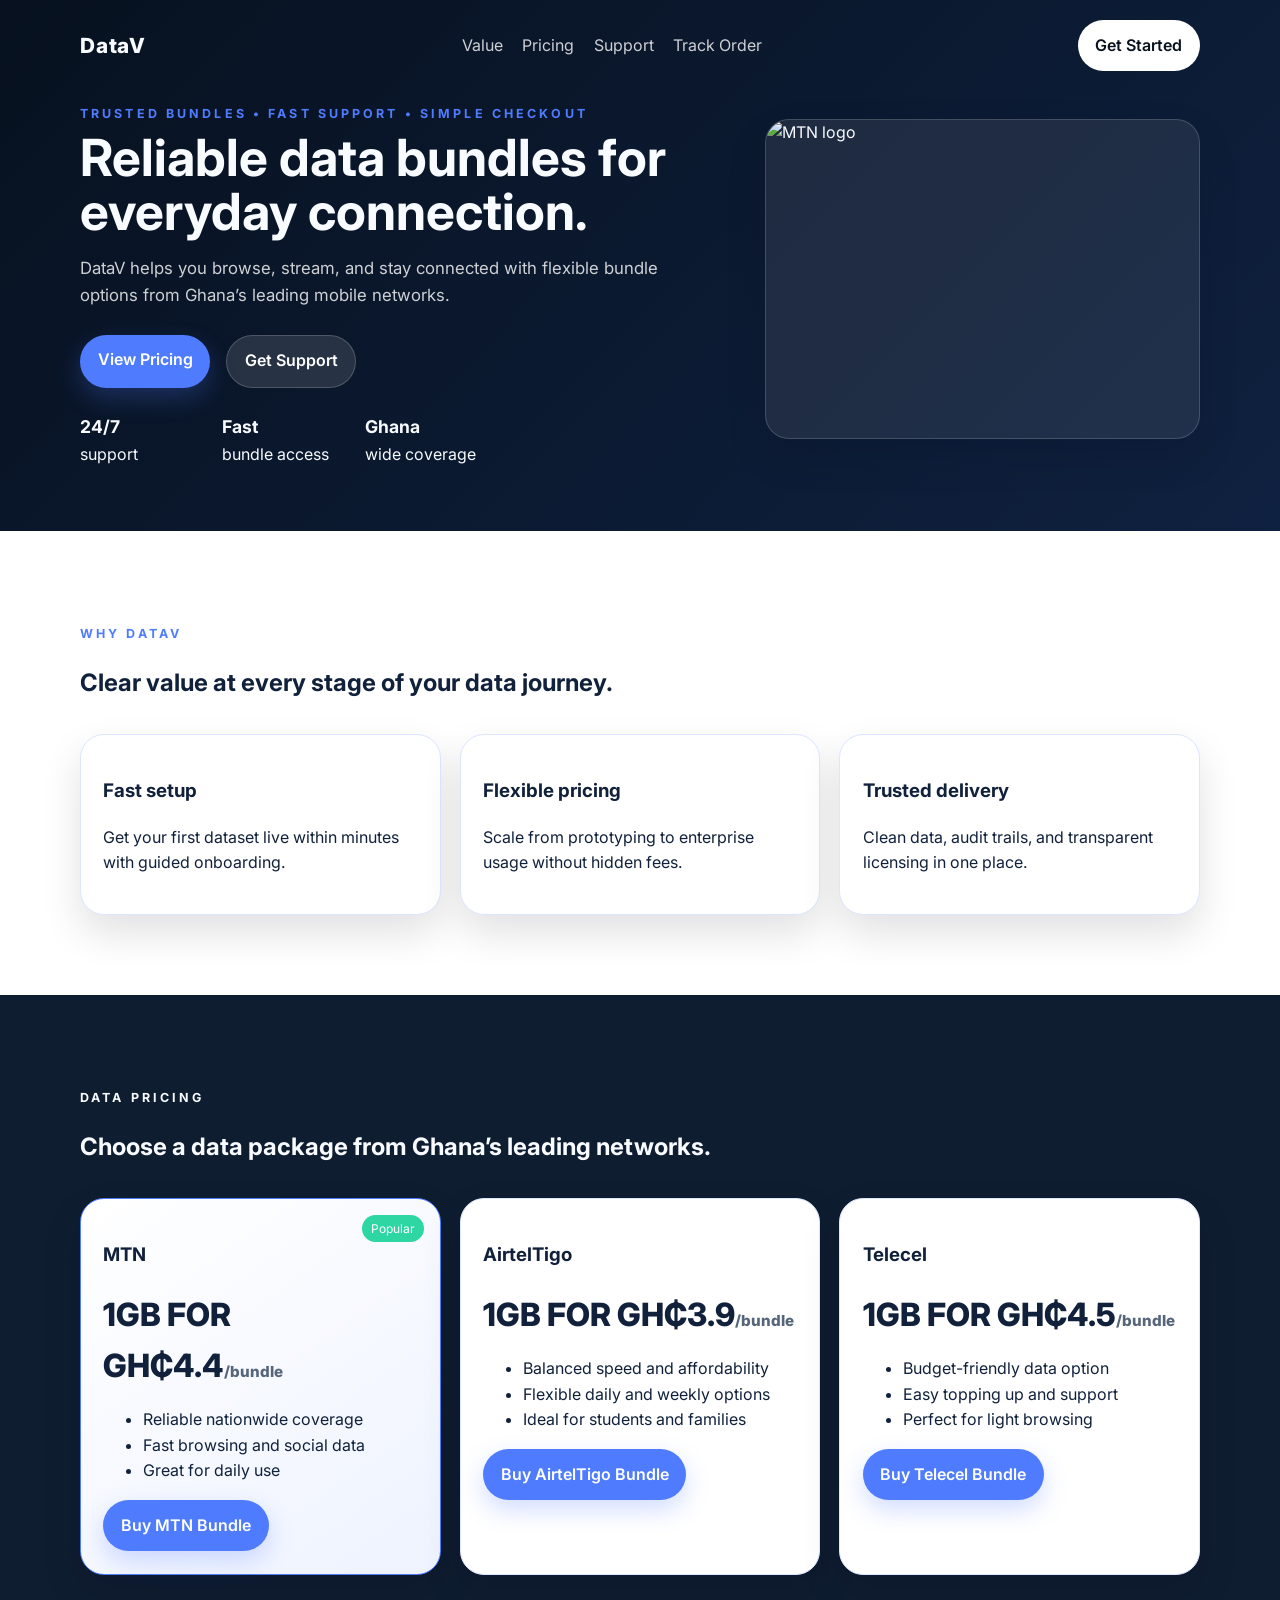
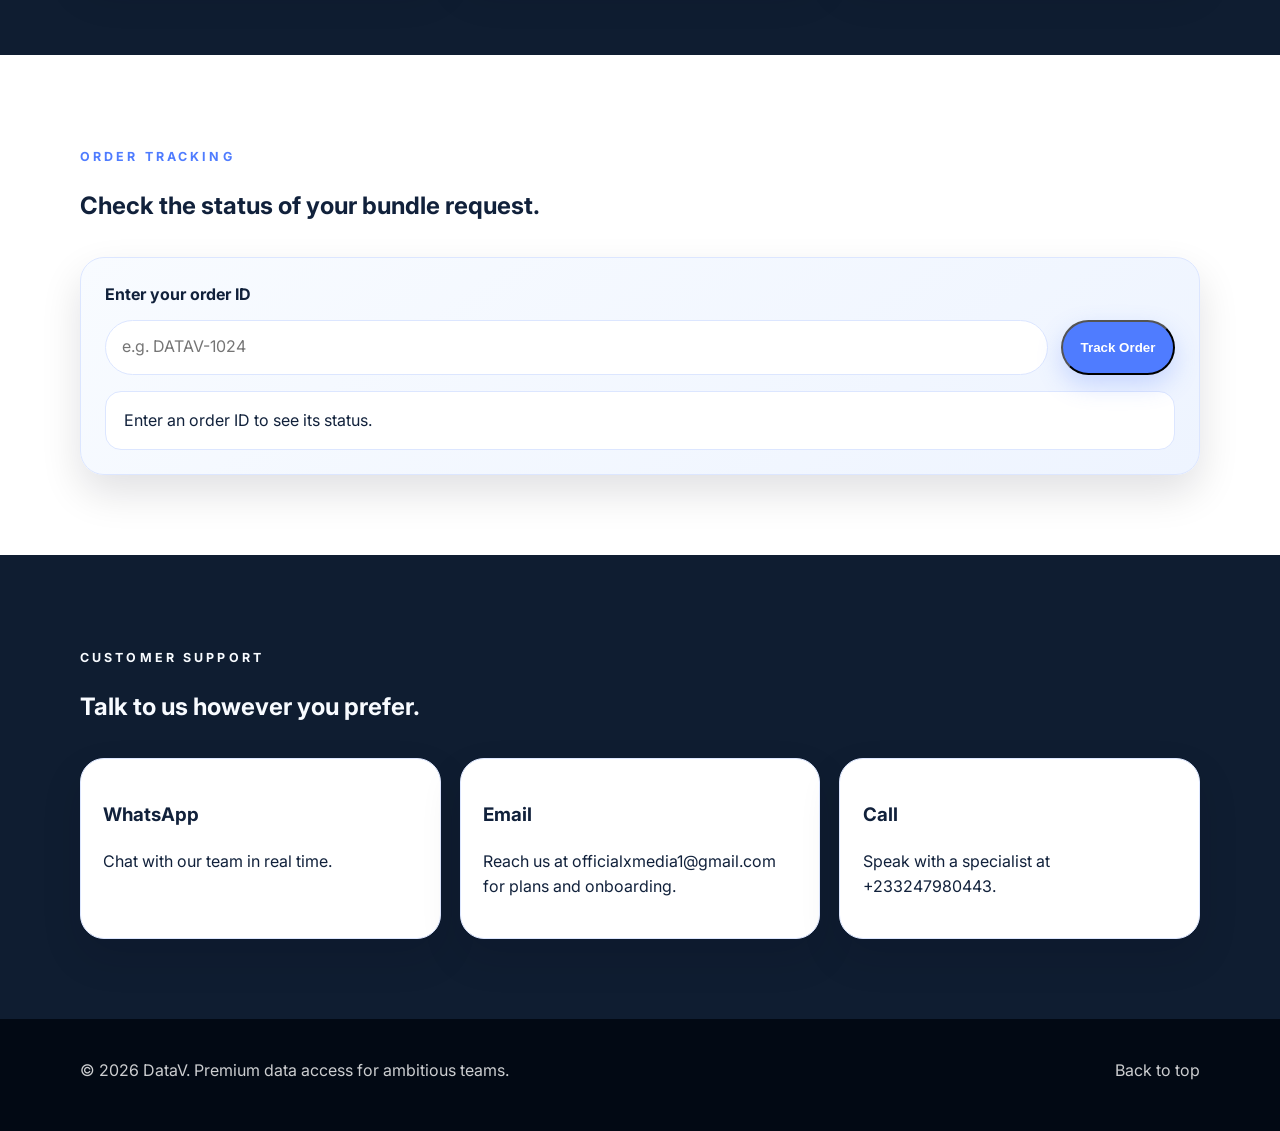
==== index.html @ edec0258 "Add files via upload" ====
<!DOCTYPE html>
<html lang="en">
  <head>
    <meta charset="UTF-8" />
    <meta name="viewport" content="width=device-width, initial-scale=1.0" />
    <title>DataV | Premium Data Access for Modern Teams</title>
    <meta
      name="description"
      content="DataV delivers trusted datasets, flexible API access, and premium support for businesses that need reliable data at scale."
    />
    <link rel="preconnect" href="https://fonts.googleapis.com" />
    <link rel="preconnect" href="https://fonts.gstatic.com" crossorigin />
    <link
      href="https://fonts.googleapis.com/css2?family=Inter:wght@400;500;600;700;800&display=swap"
      rel="stylesheet"
    />
    <link rel="stylesheet" href="styles.css" />
  </head>
  <body>
    <header class="hero">
      <nav class="nav container">
        <a class="brand" href="#">DataV</a>
        <div class="nav-links">
          <a href="#value">Value</a>
          <a href="#pricing">Pricing</a>
          <a href="#support">Support</a>
          <a href="#tracking-form">Track Order</a>
        </div>
        <a class="button button-dark" href="#pricing">Get Started</a>
      </nav>

      <div class="container hero-grid">
        <div class="hero-copy">
          <p class="eyebrow">Trusted bundles • Fast support • Simple checkout</p>
          <h1>Reliable data bundles for everyday connection.</h1>
          <p class="lead">
            DataV helps you browse, stream, and stay connected with flexible bundle options
            from Ghana’s leading mobile networks.
          </p>
          <div class="hero-actions">
            <a class="button button-primary" href="#pricing">View Pricing</a>
            <a class="button button-secondary" href="#support">Get Support</a>
          </div>
          <div class="hero-stats">
            <div>
              <strong>24/7</strong>
              <span>support</span>
            </div>
            <div>
              <strong>Fast</strong>
              <span>bundle access</span>
            </div>
            <div>
              <strong>Ghana</strong>
              <span>wide coverage</span>
            </div>
          </div>
        </div>

        <div class="hero-slideshow" aria-label="Featured network bundle images">
          <img src="images/3D%20MTN%20logo.jfif" alt="MTN logo" class="slide active" />
          <img src="images/3D%20telecel%20logo.jfif" alt="Telecel logo" class="slide" />
          <img src="images/Activating%20your%20AirtelTigo%20eSIM%20is%20simple.jfif" alt="AirtelTigo eSIM activation" class="slide" />
        </div>
      </div>
    </header>

    <main>
      <section id="value" class="section container">
        <div class="section-heading">
          <p class="eyebrow">Why DataV</p>
          <h2>Clear value at every stage of your data journey.</h2>
        </div>
        <div class="feature-grid">
          <article class="feature-card">
            <h3>Fast setup</h3>
            <p>Get your first dataset live within minutes with guided onboarding.</p>
          </article>
          <article class="feature-card">
            <h3>Flexible pricing</h3>
            <p>Scale from prototyping to enterprise usage without hidden fees.</p>
          </article>
          <article class="feature-card">
            <h3>Trusted delivery</h3>
            <p>Clean data, audit trails, and transparent licensing in one place.</p>
          </article>
        </div>
      </section>

      <section id="pricing" class="section section-dark">
        <div class="container">
          <div class="section-heading light">
            <p class="eyebrow">Data Pricing</p>
            <h2>Choose a data package from Ghana’s leading networks.</h2>
          </div>
          <div class="pricing-grid">
            <article class="pricing-card featured">
              <div class="tag">Popular</div>
              <h3>MTN</h3>
              <p class="price">1GB FOR GH₵4.4<span>/bundle</span></p>
              <ul>
                <li>Reliable nationwide coverage</li>
                <li>Fast browsing and social data</li>
                <li>Great for daily use</li>
              </ul>
              <div class="pricing-actions">
                <a class="button button-primary" href="mtn.html">Buy MTN Bundle</a>
              </div>
            </article>
            <article class="pricing-card">
              <h3>AirtelTigo</h3>
              <p class="price">1GB FOR GH₵3.9<span>/bundle</span></p>
              <ul>
                <li>Balanced speed and affordability</li>
                <li>Flexible daily and weekly options</li>
                <li>Ideal for students and families</li>
              </ul>
                <a class="button button-primary" href="airteltigo.html">Buy AirtelTigo Bundle</a>
            </article>
            <article class="pricing-card">
              <h3>Telecel</h3>
              <p class="price">1GB FOR GH₵4.5<span>/bundle</span></p>
              <ul>
                <li>Budget-friendly data option</li>
                <li>Easy topping up and support</li>
                <li>Perfect for light browsing</li>
              </ul>
              <div class="pricing-actions">
                <a class="button button-primary" href="telecel.html">Buy Telecel Bundle</a>
              </div>
            </article>
          </div>
        </div>
      </section>

      <section class="section container">
        <div class="section-heading">
          <p class="eyebrow">Order Tracking</p>
          <h2>Check the status of your bundle request.</h2>
        </div>
        <div class="tracking-card">
          <form id="tracking-form" class="tracking-form">
            <label for="order-id">Enter your order ID</label>
            <div class="tracking-input-row">
              <input id="order-id" name="order-id" type="text" placeholder="e.g. DATAV-1024" required />
              <button class="button button-primary" type="submit">Track Order</button>
            </div>
          </form>
          <div id="tracking-status" class="tracking-status" aria-live="polite">
            Enter an order ID to see its status.
          </div>
        </div>
      </section>

      <section id="support" class="section section-dark support-section">
        <div class="container">
          <div class="section-heading light">
            <p class="eyebrow">Customer Support</p>
            <h2>Talk to us however you prefer.</h2>
          </div>
          <div class="support-grid">
            <a class="support-card" href="https://wa.me/+233247980443" target="_blank" rel="noreferrer">
              <h3>WhatsApp</h3>
              <p>Chat with our team in real time.</p>
            </a>
            <a class="support-card" href="mailto:officialxmedia1@gmail.com">
              <h3>Email</h3>
              <p>Reach us at officialxmedia1@gmail.com for plans and onboarding.</p>
            </a>
            <a class="support-card" href="tel:+233247980443">
              <h3>Call</h3>
              <p>Speak with a specialist at +233247980443.</p>
            </a>
          </div>
        </div>
      </section>
    </main>

    <footer class="footer">
      <div class="container footer-row">
        <center><p>© <span id="year"></span> DataV. Premium data access for ambitious teams.</center></p>
        <a href="#">Back to top</a>
      </div>
    </footer>

    <script src="script.js"></script>
  </body>
</html>
---- styles.css ----
:root {
  --bg: #07111f;
  --bg-soft: #0f1d31;
  --surface: #ffffff;
  --surface-soft: #f4f7ff;
  --text: #11213b;
  --text-light: #f8fbff;
  --accent: #4f7cff;
  --accent-2: #2ed6a4;
  --border: #dce6ff;
  --shadow: 0 18px 40px rgba(3, 12, 24, 0.12);
}

* {
  box-sizing: border-box;
}

body {
  margin: 0;
  font-family: "Inter", sans-serif;
  color: var(--text);
  background: var(--surface);
  line-height: 1.6;
}

a {
  color: inherit;
  text-decoration: none;
}

.container {
  width: min(1120px, calc(100% - 2rem));
  margin: 0 auto;
}

.hero {
  background: linear-gradient(135deg, var(--bg) 0%, #0f2140 100%);
  color: var(--text-light);
  padding-bottom: 4rem;
}

.nav {
  display: flex;
  justify-content: space-between;
  align-items: center;
  padding: 1.25rem 0;
}

.brand {
  font-size: 1.3rem;
  font-weight: 800;
  letter-spacing: 0.04em;
}

.nav-links {
  display: flex;
  gap: 1.2rem;
  color: rgba(255, 255, 255, 0.8);
}

.hero-grid,
.split-grid {
  display: grid;
  gap: 2rem;
  grid-template-columns: 1.2fr 0.8fr;
  align-items: center;
}

.hero-slideshow {
  position: relative;
  min-height: 320px;
  border-radius: 24px;
  overflow: hidden;
  box-shadow: var(--shadow);
  border: 1px solid rgba(255, 255, 255, 0.16);
  background: rgba(255, 255, 255, 0.08);
}

.hero-slideshow .slide {
  position: absolute;
  inset: 0;
  width: 100%;
  height: 100%;
  object-fit: cover;
  opacity: 0;
  transition: opacity 600ms ease-in-out;
}

.hero-slideshow .slide.active {
  opacity: 1;
}

.hero-copy h1 {
  font-size: clamp(2.2rem, 4vw, 3.7rem);
  line-height: 1.06;
  margin: 0.2rem 0 1rem;
}

.lead {
  font-size: 1.05rem;
  color: rgba(255, 255, 255, 0.8);
  max-width: 620px;
}

.eyebrow {
  text-transform: uppercase;
  letter-spacing: 0.25em;
  font-size: 0.78rem;
  font-weight: 700;
  color: var(--accent);
  margin-bottom: 0.4rem;
}

.hero-actions {
  display: flex;
  gap: 1rem;
  margin: 1.6rem 0;
  flex-wrap: wrap;
}

.button {
  display: inline-block;
  padding: 0.8rem 1.1rem;
  border-radius: 999px;
  font-weight: 600;
  transition: transform 180ms ease, box-shadow 180ms ease;
}

.button:hover {
  transform: translateY(-2px);
}

.button-primary {
  background: var(--accent);
  color: white;
  box-shadow: 0 10px 24px rgba(79, 124, 255, 0.25);
}

.button-secondary {
  background: rgba(255, 255, 255, 0.12);
  color: white;
  border: 1px solid rgba(255, 255, 255, 0.18);
}

.button-dark {
  background: white;
  color: var(--bg);
}

.hero-stats {
  display: flex;
  gap: 1.4rem;
  flex-wrap: wrap;
  margin-top: 1.4rem;
}

.hero-stats div {
  display: flex;
  flex-direction: column;
  min-width: 120px;
}

.hero-stats strong {
  font-size: 1.1rem;
}

.hero-card,
.panel-card,
.dashboard-card,
.preview-card,
.feature-card,
.pricing-card,
.support-card {
  background: var(--surface);
  color: var(--text);
  border: 1px solid var(--border);
  border-radius: 24px;
  box-shadow: var(--shadow);
}

.hero-card {
  padding: 1.5rem;
}

.card-label {
  color: var(--accent);
  font-weight: 700;
  margin-bottom: 0.4rem;
}

.code-box {
  margin-top: 1rem;
  padding: 0.9rem 1rem;
  border-radius: 14px;
  background: var(--surface-soft);
  display: flex;
  justify-content: space-between;
  align-items: center;
}

.pill {
  background: var(--accent-2);
  color: white;
  padding: 0.3rem 0.7rem;
  border-radius: 999px;
  font-size: 0.78rem;
}

.section {
  padding: 5rem 0;
}

.section-dark {
  background: var(--bg-soft);
  color: var(--text-light);
}

.section-soft {
  background: var(--surface-soft);
}

.section-heading {
  max-width: 720px;
  margin-bottom: 2rem;
}

.section-heading.light h2,
.section-heading.light .eyebrow {
  color: var(--text-light);
}

.feature-grid,
.pricing-grid,
.preview-grid,
.support-grid {
  display: grid;
  gap: 1.2rem;
}

.feature-grid {
  grid-template-columns: repeat(3, minmax(0, 1fr));
}

.feature-card,
.preview-card,
.pricing-card,
.support-card {
  padding: 1.4rem;
}

.pricing-grid {
  grid-template-columns: repeat(3, minmax(0, 1fr));
}

.pricing-card {
  position: relative;
}

.pricing-card.featured {
  background: linear-gradient(145deg, #ffffff 0%, #eef3ff 100%);
  border-color: var(--accent);
}

.tag {
  position: absolute;
  top: 1rem;
  right: 1rem;
  background: var(--accent-2);
  color: white;
  padding: 0.25rem 0.55rem;
  border-radius: 999px;
  font-size: 0.75rem;
}

.price {
  font-size: 2rem;
  font-weight: 800;
  margin: 0.4rem 0 1rem;
}

.price span {
  font-size: 0.95rem;
  color: #57657b;
}

.pricing-actions {
  display: flex;
  flex-wrap: wrap;
  gap: 0.75rem;
  margin-top: 1rem;
}

.preview-grid {
  grid-template-columns: repeat(3, minmax(0, 1fr));
}

.table-preview {
  display: grid;
  grid-template-columns: 1fr 1fr 1fr;
  gap: 0.5rem;
  padding: 0.55rem 0;
  font-size: 0.95rem;
}

.table-preview.muted {
  color: #506178;
}

.panel-card {
  padding: 1.5rem;
}

pre {
  background: var(--bg);
  color: var(--text-light);
  padding: 1rem;
  border-radius: 18px;
  overflow-x: auto;
}

.dashboard-card {
  padding: 1.3rem;
}

.dashboard-row {
  display: flex;
  justify-content: space-between;
  padding: 0.8rem 0;
  border-bottom: 1px solid var(--border);
}

.dashboard-row:last-child {
  border-bottom: 0;
}

.support-grid {
  grid-template-columns: repeat(3, minmax(0, 1fr));
}

.support-card {
  display: block;
  color: var(--text);
  transition: transform 180ms ease;
}

.support-card:hover {
  transform: translateY(-3px);
}

.tracking-card {
  padding: 1.5rem;
  border: 1px solid var(--border);
  border-radius: 24px;
  background: linear-gradient(145deg, #f8fbff 0%, #eef4ff 100%);
  box-shadow: var(--shadow);
}

.tracking-form {
  display: flex;
  flex-direction: column;
  gap: 0.75rem;
}

.tracking-form label {
  font-weight: 700;
}

.tracking-input-row {
  display: flex;
  gap: 0.8rem;
  flex-wrap: wrap;
}

.tracking-input-row input {
  flex: 1;
  min-width: 220px;
  padding: 0.85rem 1rem;
  border: 1px solid var(--border);
  border-radius: 999px;
  font: inherit;
}

.tracking-status {
  margin-top: 1rem;
  padding: 1rem 1.1rem;
  border-radius: 16px;
  background: white;
  border: 1px solid var(--border);
  color: var(--text);
}

.payment-form {
  margin-top: 2rem;
  padding: 1.4rem;
  border: 1px solid var(--border);
  border-radius: 20px;
  background: linear-gradient(145deg, #f9fbff 0%, #eef4ff 100%);
  box-shadow: var(--shadow);
}

.payment-form h3 {
  margin-top: 0;
  margin-bottom: 0.3rem;
}

.payment-form p {
  margin-top: 0;
  margin-bottom: 1rem;
  color: #516279;
}

.payment-row {
  display: flex;
  flex-direction: column;
  gap: 0.45rem;
  margin-bottom: 0.95rem;
}

.payment-row label {
  font-weight: 600;
}

.payment-row input,
.payment-row select {
  padding: 0.8rem 0.95rem;
  border-radius: 12px;
  border: 1px solid var(--border);
  font: inherit;
}

.footer {
  padding: 1.4rem 0 2rem;
  background: #020914;
  color: rgba(255, 255, 255, 0.8);
}

.footer-row {
  display: flex;
  justify-content: space-between;
  align-items: center;
  gap: 1rem;
}

@media (max-width: 860px) {
  .hero-grid,
  .split-grid,
  .feature-grid,
  .pricing-grid,
  .preview-grid,
  .support-grid {
    grid-template-columns: 1fr;
  }

  .nav {
    flex-wrap: wrap;
    gap: 0.8rem;
  }

  .nav-links {
    width: 100%;
    justify-content: space-between;
  }
}
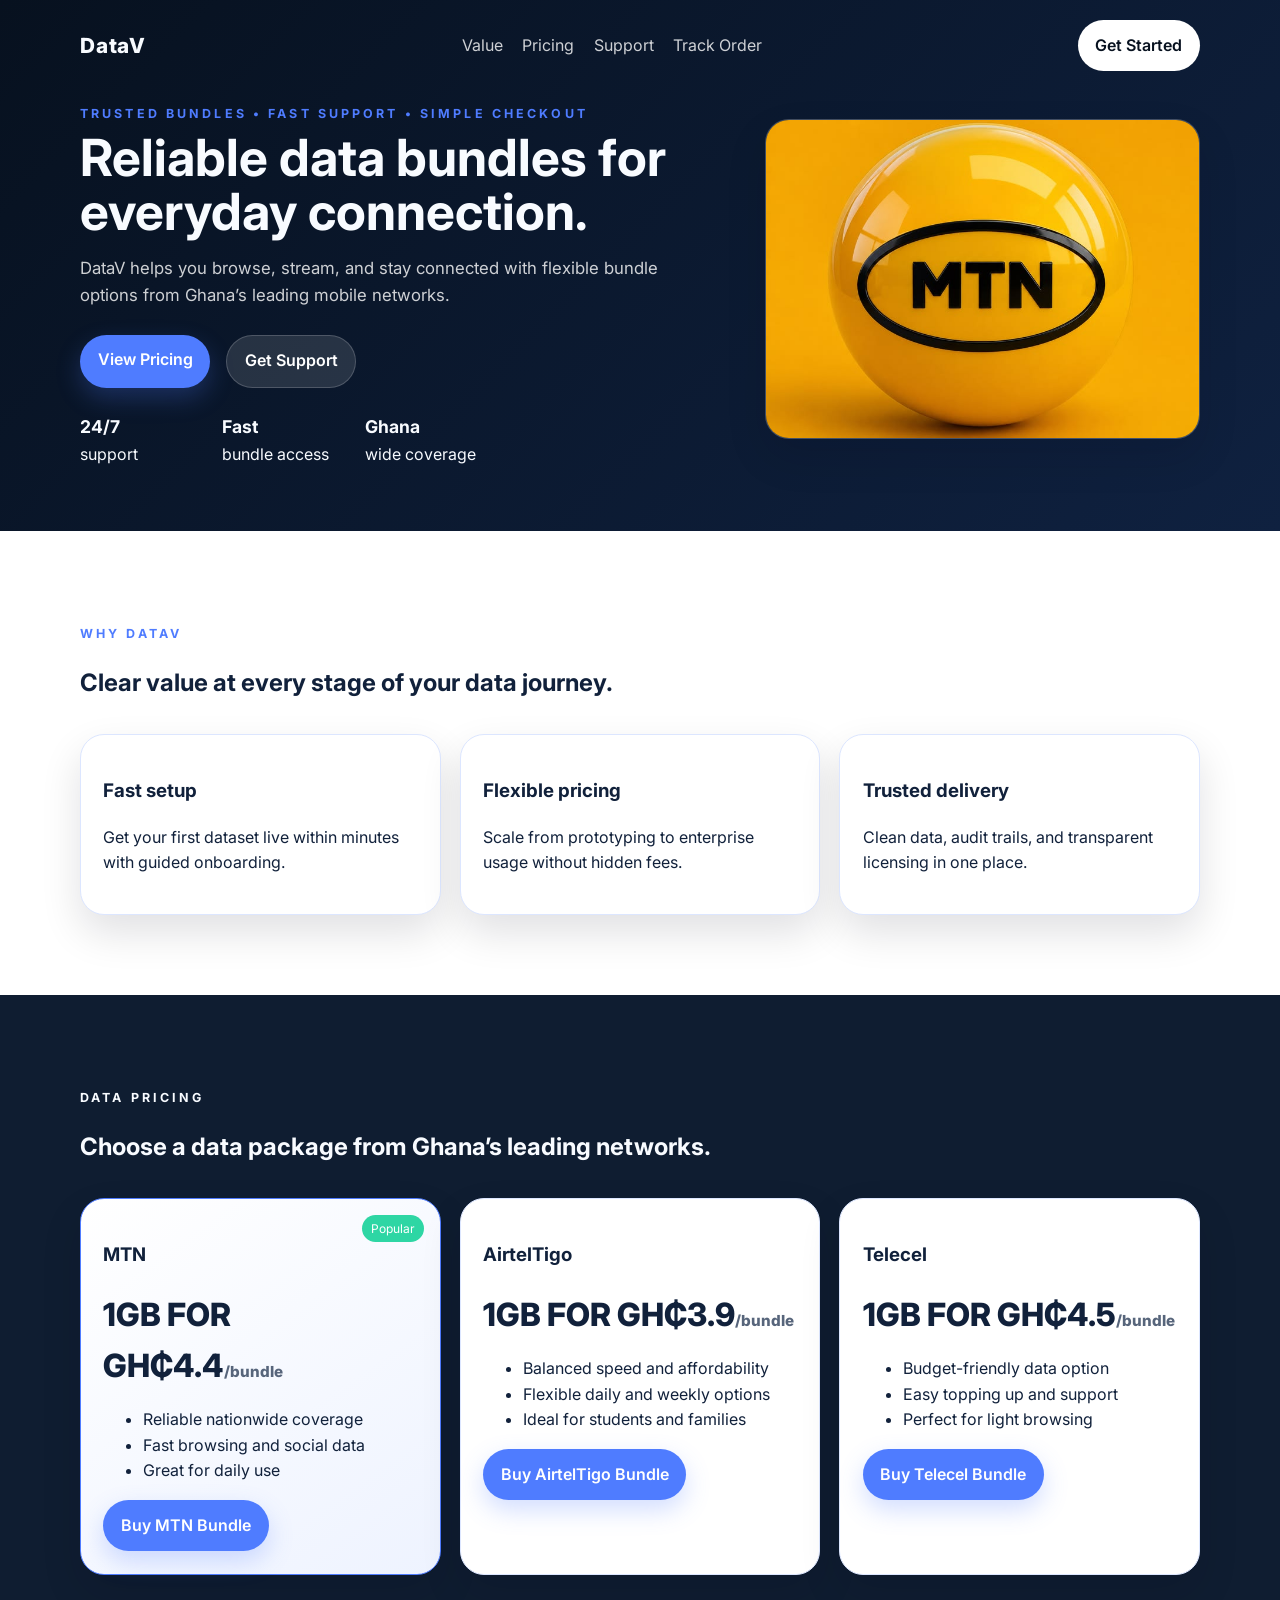
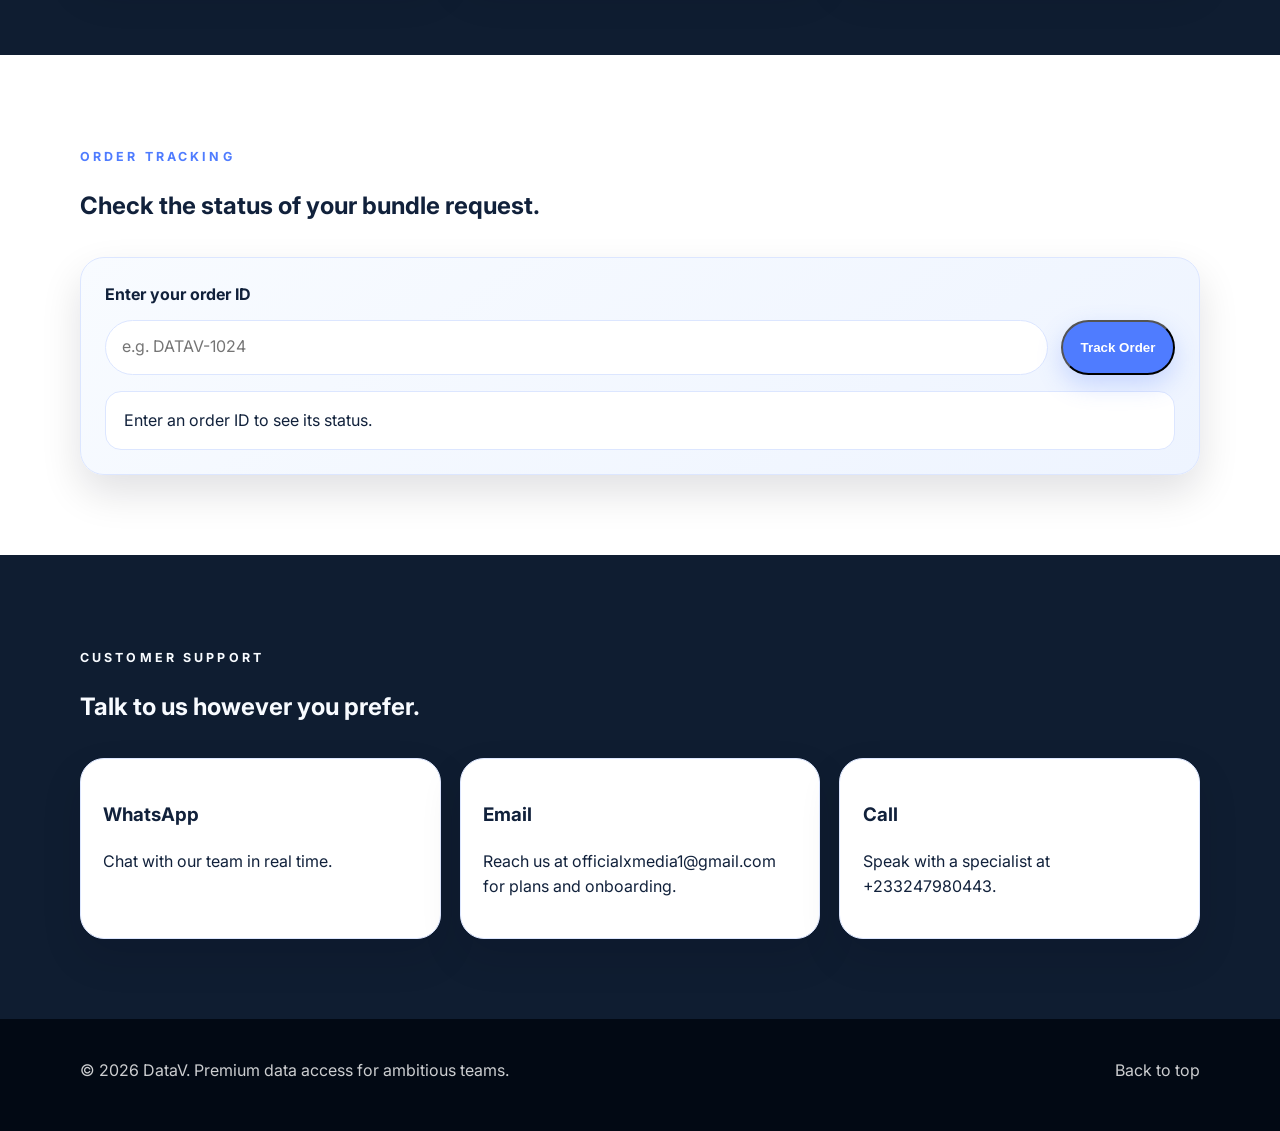
==== commit 72fd8544: "Add files via upload" ====
--- a/index.html
+++ b/index.html
@@ -26,7 +26,9 @@
           <a href="#support">Support</a>
           <a href="#tracking-form">Track Order</a>
         </div>
-        <a class="button button-dark" href="#pricing">Get Started</a>
+        <div class="nav-links" style="display: flex; align-items: center; gap: 1rem;">
+          <a class="button button-dark" href="#pricing">Get Started</a>
+        </div>
       </nav>
 
       <div class="container hero-grid">
